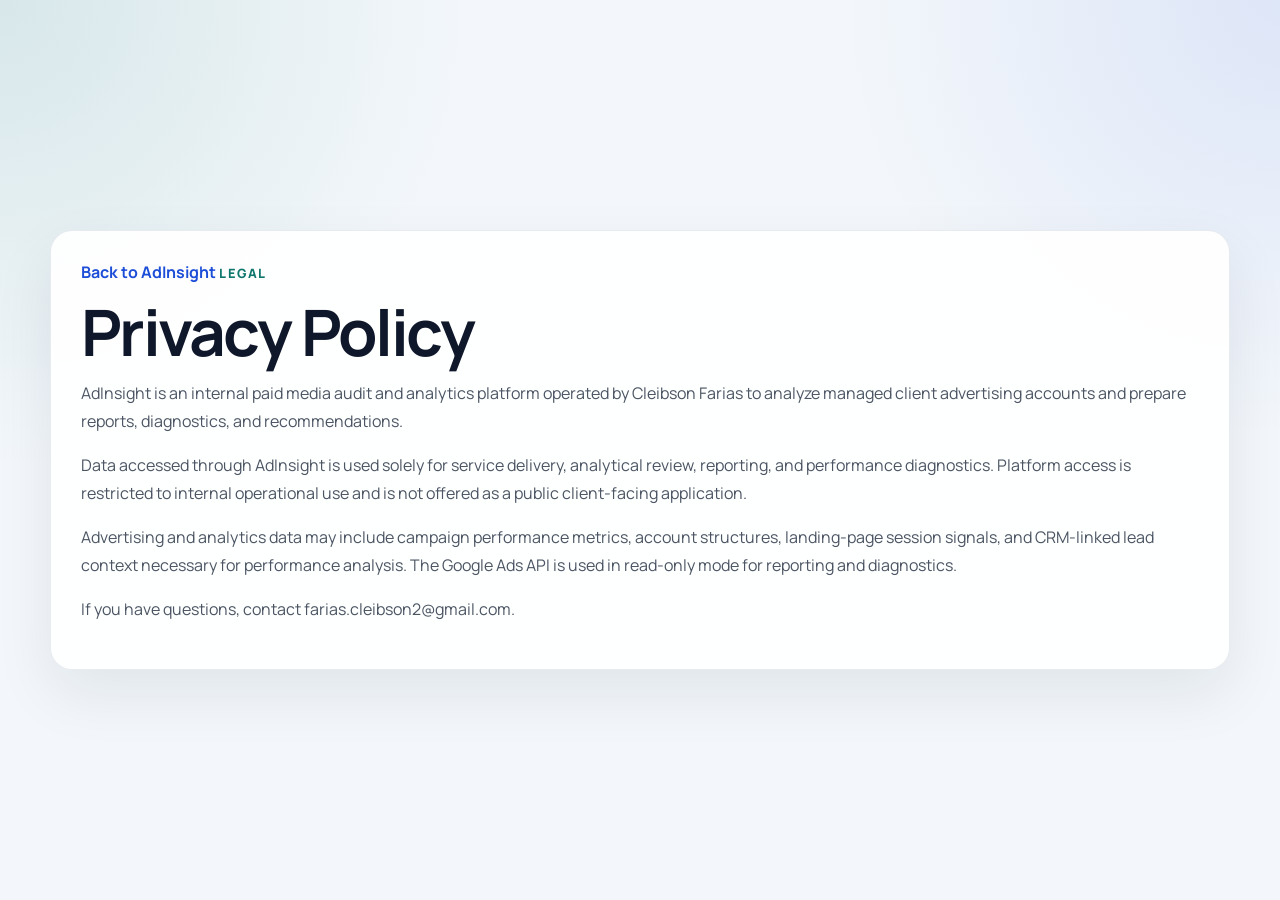
==== privacy-policy.html @ 9302a30e "Add files via upload" ====
<!DOCTYPE html>
<html lang="en">
<head>
    <meta charset="UTF-8">
    <meta name="viewport" content="width=device-width, initial-scale=1.0">
    <title>Privacy Policy | AdInsight</title>
    <meta name="description" content="Privacy Policy for AdInsight.">
    <link rel="preconnect" href="https://fonts.googleapis.com">
    <link rel="preconnect" href="https://fonts.gstatic.com" crossorigin>
    <link href="https://fonts.googleapis.com/css2?family=Manrope:wght@400;500;600;700;800&display=swap" rel="stylesheet">
    <link rel="stylesheet" href="./site.css">
</head>
<body>
<main class="legal-page">
    <div class="container legal-card">
        <a class="legal-back" href="./">Back to AdInsight</a>
        <div class="eyebrow">Legal</div>
        <h1>Privacy Policy</h1>
        <p>AdInsight is an internal paid media audit and analytics platform operated by Cleibson Farias to analyze managed client advertising accounts and prepare reports, diagnostics, and recommendations.</p>
        <p>Data accessed through AdInsight is used solely for service delivery, analytical review, reporting, and performance diagnostics. Platform access is restricted to internal operational use and is not offered as a public client-facing application.</p>
        <p>Advertising and analytics data may include campaign performance metrics, account structures, landing-page session signals, and CRM-linked lead context necessary for performance analysis. The Google Ads API is used in read-only mode for reporting and diagnostics.</p>
        <p>If you have questions, contact <a href="mailto:farias.cleibson2@gmail.com">farias.cleibson2@gmail.com</a>.</p>
    </div>
</main>
</body>
</html>
---- site.css ----
:root {
    --bg: #f3f7fb;
    --surface: rgba(255, 255, 255, 0.92);
    --text: #0f172a;
    --muted: #4b5563;
    --border: rgba(148, 163, 184, 0.22);
    --accent: #0f766e;
    --accent-dark: #115e59;
    --accent-soft: #dff7f4;
    --secondary: #1d4ed8;
    --shadow: 0 24px 60px rgba(15, 23, 42, 0.08);
    --radius-xl: 28px;
    --radius-lg: 22px;
    --container: 1180px;
}

* { box-sizing: border-box; }
html { scroll-behavior: smooth; }
body {
    margin: 0;
    font-family: "Manrope", sans-serif;
    color: var(--text);
    background:
        radial-gradient(circle at top left, rgba(15, 118, 110, 0.12), transparent 30%),
        radial-gradient(circle at top right, rgba(29, 78, 216, 0.1), transparent 28%),
        var(--bg);
}
a { color: inherit; text-decoration: none; }
img { display: block; width: 100%; }
.container { width: min(calc(100% - 40px), var(--container)); margin: 0 auto; }
.site-header {
    position: sticky; top: 0; z-index: 20; backdrop-filter: blur(18px);
    background: rgba(243, 247, 251, 0.78); border-bottom: 1px solid rgba(148, 163, 184, 0.12);
}
.header-inner { display: flex; align-items: center; justify-content: space-between; padding: 18px 0; gap: 24px; }
.brand { font-size: 1.15rem; font-weight: 800; letter-spacing: -0.03em; }
.nav { display: flex; align-items: center; gap: 22px; flex-wrap: wrap; }
.nav a { color: var(--muted); font-size: 0.95rem; font-weight: 600; }
.nav-cta { color: var(--text) !important; }
.hero, .section { padding: 92px 0; }
.section-alt {
    background: linear-gradient(180deg, rgba(255, 255, 255, 0.42), rgba(255, 255, 255, 0.72));
    border-top: 1px solid rgba(255, 255, 255, 0.52);
    border-bottom: 1px solid rgba(255, 255, 255, 0.52);
}
.hero-grid, .split-section, .service-grid, .footer-grid { display: grid; gap: 32px; }
.hero-grid { grid-template-columns: 1.05fr 0.95fr; align-items: center; }
.eyebrow {
    display: inline-flex; align-items: center; gap: 8px; font-size: 0.8rem; font-weight: 800;
    text-transform: uppercase; letter-spacing: 0.12em; color: var(--accent); margin-bottom: 18px;
}
h1, h2, h3 { margin: 0; letter-spacing: -0.04em; }
h1 { font-size: clamp(2.9rem, 5vw, 4.8rem); line-height: 0.96; max-width: 12ch; }
h2 { font-size: clamp(2rem, 3vw, 3rem); line-height: 1.02; max-width: 15ch; }
h3 { font-size: 1.2rem; line-height: 1.2; }
p, li { color: var(--muted); line-height: 1.75; font-size: 1rem; }
.hero-subtitle, .section-heading p { font-size: 1.08rem; max-width: 64ch; }
.hero-cta { display: flex; gap: 14px; flex-wrap: wrap; margin: 28px 0 18px; }
.button {
    display: inline-flex; align-items: center; justify-content: center; min-height: 50px; padding: 0 20px;
    border-radius: 999px; border: 1px solid transparent; font-weight: 700;
    transition: transform 160ms ease, box-shadow 160ms ease, background 160ms ease;
}
.button:hover { transform: translateY(-1px); }
.button-primary {
    color: #fff; background: linear-gradient(135deg, var(--accent), var(--secondary));
    box-shadow: 0 16px 28px rgba(29, 78, 216, 0.18);
}
.button-secondary { background: rgba(255, 255, 255, 0.86); border-color: rgba(148, 163, 184, 0.25); }
.hero-note { max-width: 58ch; }
.hero-tags, .compliance-badges { display: flex; gap: 10px; flex-wrap: wrap; }
.hero-tags { margin-top: 18px; }
.hero-tags span, .compliance-badges span {
    display: inline-flex; align-items: center; min-height: 36px; padding: 0 14px; border-radius: 999px;
    border: 1px solid rgba(15, 118, 110, 0.16); background: rgba(255, 255, 255, 0.82);
    color: var(--accent-dark); font-size: 0.86rem; font-weight: 700;
}
.hero-metrics, .steps-grid, .feature-grid, .preview-grid, .integration-list, .signals-grid, .highlight-grid, .deliverables-grid {
    display: grid; gap: 18px;
}
.hero-metrics { grid-template-columns: repeat(2, minmax(0, 1fr)); margin-top: 28px; }
.metric-card, .signal-card, .step-card, .feature-card, .preview-card, .integration-card, .highlight-card, .deliverable-card, .service-card, .compliance-card, .final-cta-card, .legal-card {
    background: var(--surface); border: 1px solid var(--border); border-radius: var(--radius-lg); box-shadow: var(--shadow);
}
.metric-card, .signal-card, .step-card, .feature-card, .integration-card, .highlight-card, .deliverable-card { padding: 22px; }
.metric-card span, .signal-card span { display: block; font-size: 0.86rem; color: var(--muted); margin-bottom: 10px; }
.metric-card strong { font-size: 1.55rem; letter-spacing: -0.04em; }
.signals-strip { padding: 0 0 24px; }
.signals-grid { grid-template-columns: repeat(4, minmax(0, 1fr)); }
.signal-card strong { font-size: 1.08rem; line-height: 1.35; }
.visual-frame {
    position: relative; padding: 18px; background: linear-gradient(180deg, rgba(255, 255, 255, 0.98), rgba(238, 245, 251, 0.95));
    border-radius: var(--radius-xl); border: 1px solid rgba(255, 255, 255, 0.9); box-shadow: 0 30px 80px rgba(15, 23, 42, 0.12);
}
.visual-frame img, .preview-card img { border-radius: 18px; border: 1px solid rgba(148, 163, 184, 0.18); }
.visual-badge, .preview-meta {
    display: inline-flex; width: fit-content; padding: 8px 12px; border-radius: 999px; background: var(--accent-soft);
    color: var(--accent-dark); font-size: 0.78rem; font-weight: 800; letter-spacing: 0.04em; text-transform: uppercase;
}
.visual-badge { position: absolute; top: 18px; left: 18px; }
.section-heading { display: grid; gap: 12px; margin-bottom: 34px; }
.narrow { margin-bottom: 0; }
.steps-grid { grid-template-columns: repeat(5, minmax(0, 1fr)); }
.step-number {
    display: inline-flex; margin-bottom: 16px; color: var(--secondary); font-size: 0.82rem; font-weight: 800; letter-spacing: 0.1em;
}
.split-section, .service-grid { grid-template-columns: repeat(2, minmax(0, 1fr)); align-items: start; }
.compliance-card, .service-card, .final-cta-card, .legal-card { padding: 30px; }
.check-list { margin: 18px 0; padding-left: 20px; }
.highlight-grid, .feature-grid, .deliverables-grid { grid-template-columns: repeat(3, minmax(0, 1fr)); }
.highlight-card, .deliverable-card {
    background: linear-gradient(180deg, rgba(255, 255, 255, 0.98), rgba(244, 248, 252, 0.9));
}
.highlight-card p, .deliverable-card p, .integration-card p { margin-bottom: 0; }
.preview-grid, .integration-list { grid-template-columns: repeat(2, minmax(0, 1fr)); }
.preview-card { overflow: hidden; }
.preview-copy { padding: 22px; }
.preview-copy h3 { margin: 12px 0 10px; }
.service-card-primary { background: linear-gradient(135deg, rgba(15, 118, 110, 0.1), rgba(29, 78, 216, 0.08)), var(--surface); }
.final-cta { padding-top: 24px; }
.final-cta-card { display: flex; align-items: center; justify-content: space-between; gap: 28px; }
.site-footer { padding: 34px 0 48px; }
.footer-grid { grid-template-columns: 1.4fr 1fr 1fr 1fr; align-items: start; }
.footer-grid h3 { font-size: 0.98rem; margin-bottom: 14px; }
.footer-grid a, .footer-grid p { display: block; margin: 0 0 10px; color: var(--muted); }
.footer-brand { margin-bottom: 14px; }
.legal-page { min-height: 100vh; display: grid; place-items: center; padding: 40px 0; }
.legal-back { display: inline-flex; margin-bottom: 18px; font-weight: 700; color: var(--secondary); }
@media (max-width: 1100px) {
    .hero-grid, .split-section, .service-grid, .footer-grid, .preview-grid, .feature-grid, .steps-grid, .integration-list, .signals-grid, .highlight-grid, .deliverables-grid {
        grid-template-columns: 1fr;
    }
    .hero-visual { order: -1; }
    .final-cta-card { flex-direction: column; align-items: flex-start; }
}
@media (max-width: 720px) {
    .container { width: min(calc(100% - 24px), var(--container)); }
    .site-header { position: static; }
    .header-inner, .nav { flex-direction: column; align-items: flex-start; }
    .hero, .section { padding: 64px 0; }
    .hero-metrics { grid-template-columns: 1fr; }
    .visual-badge { position: static; margin-bottom: 12px; }
    .compliance-card, .service-card, .final-cta-card, .legal-card { padding: 22px; }
}
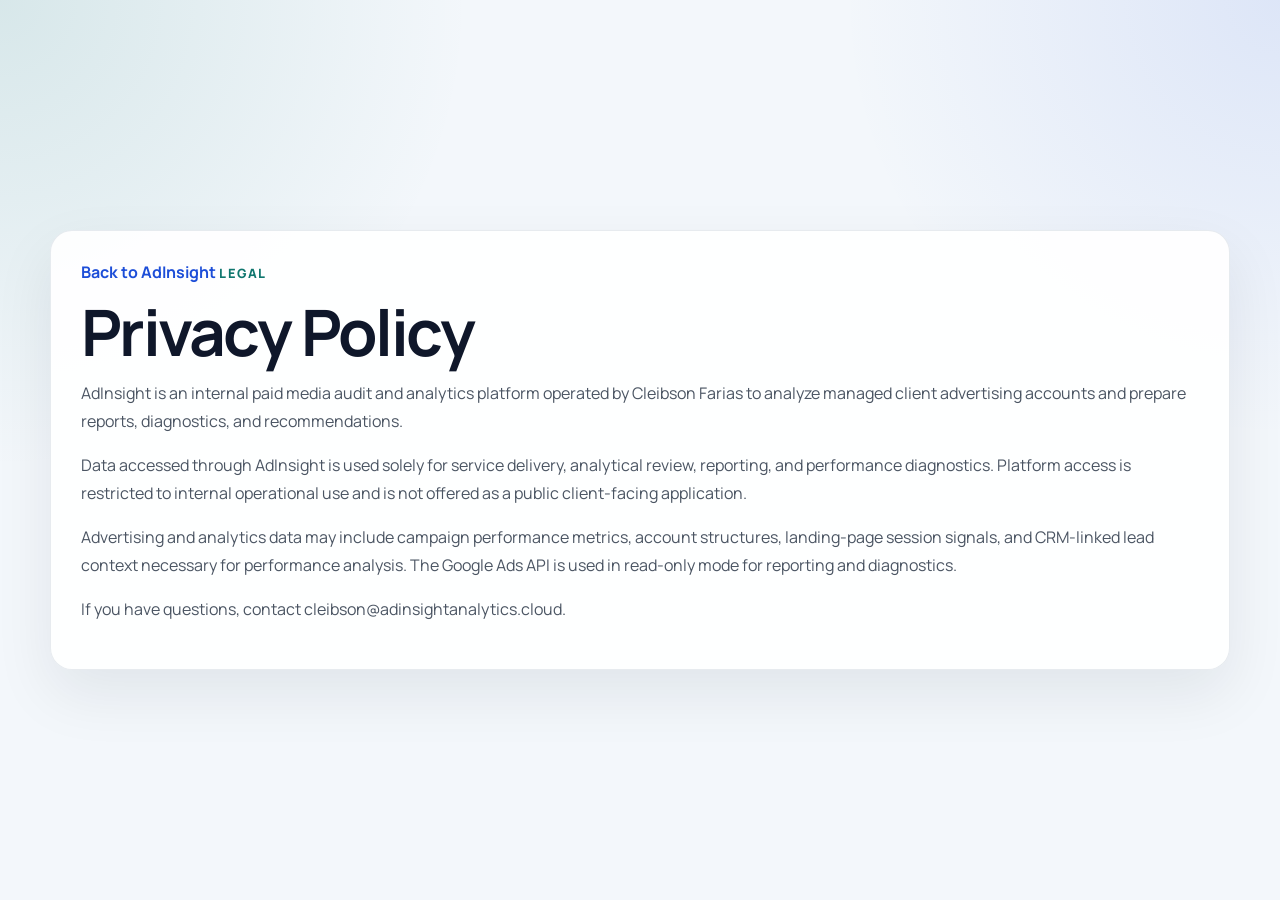
==== commit 34532a12: "Add files via upload" ====
--- a/privacy-policy.html
+++ b/privacy-policy.html
@@ -19,7 +19,7 @@
         <p>AdInsight is an internal paid media audit and analytics platform operated by Cleibson Farias to analyze managed client advertising accounts and prepare reports, diagnostics, and recommendations.</p>
         <p>Data accessed through AdInsight is used solely for service delivery, analytical review, reporting, and performance diagnostics. Platform access is restricted to internal operational use and is not offered as a public client-facing application.</p>
         <p>Advertising and analytics data may include campaign performance metrics, account structures, landing-page session signals, and CRM-linked lead context necessary for performance analysis. The Google Ads API is used in read-only mode for reporting and diagnostics.</p>
-        <p>If you have questions, contact <a href="mailto:farias.cleibson2@gmail.com">farias.cleibson2@gmail.com</a>.</p>
+        <p>If you have questions, contact <a href="mailto:cleibson@adinsightanalytics.cloud">cleibson@adinsightanalytics.cloud</a>.</p>
     </div>
 </main>
 </body>
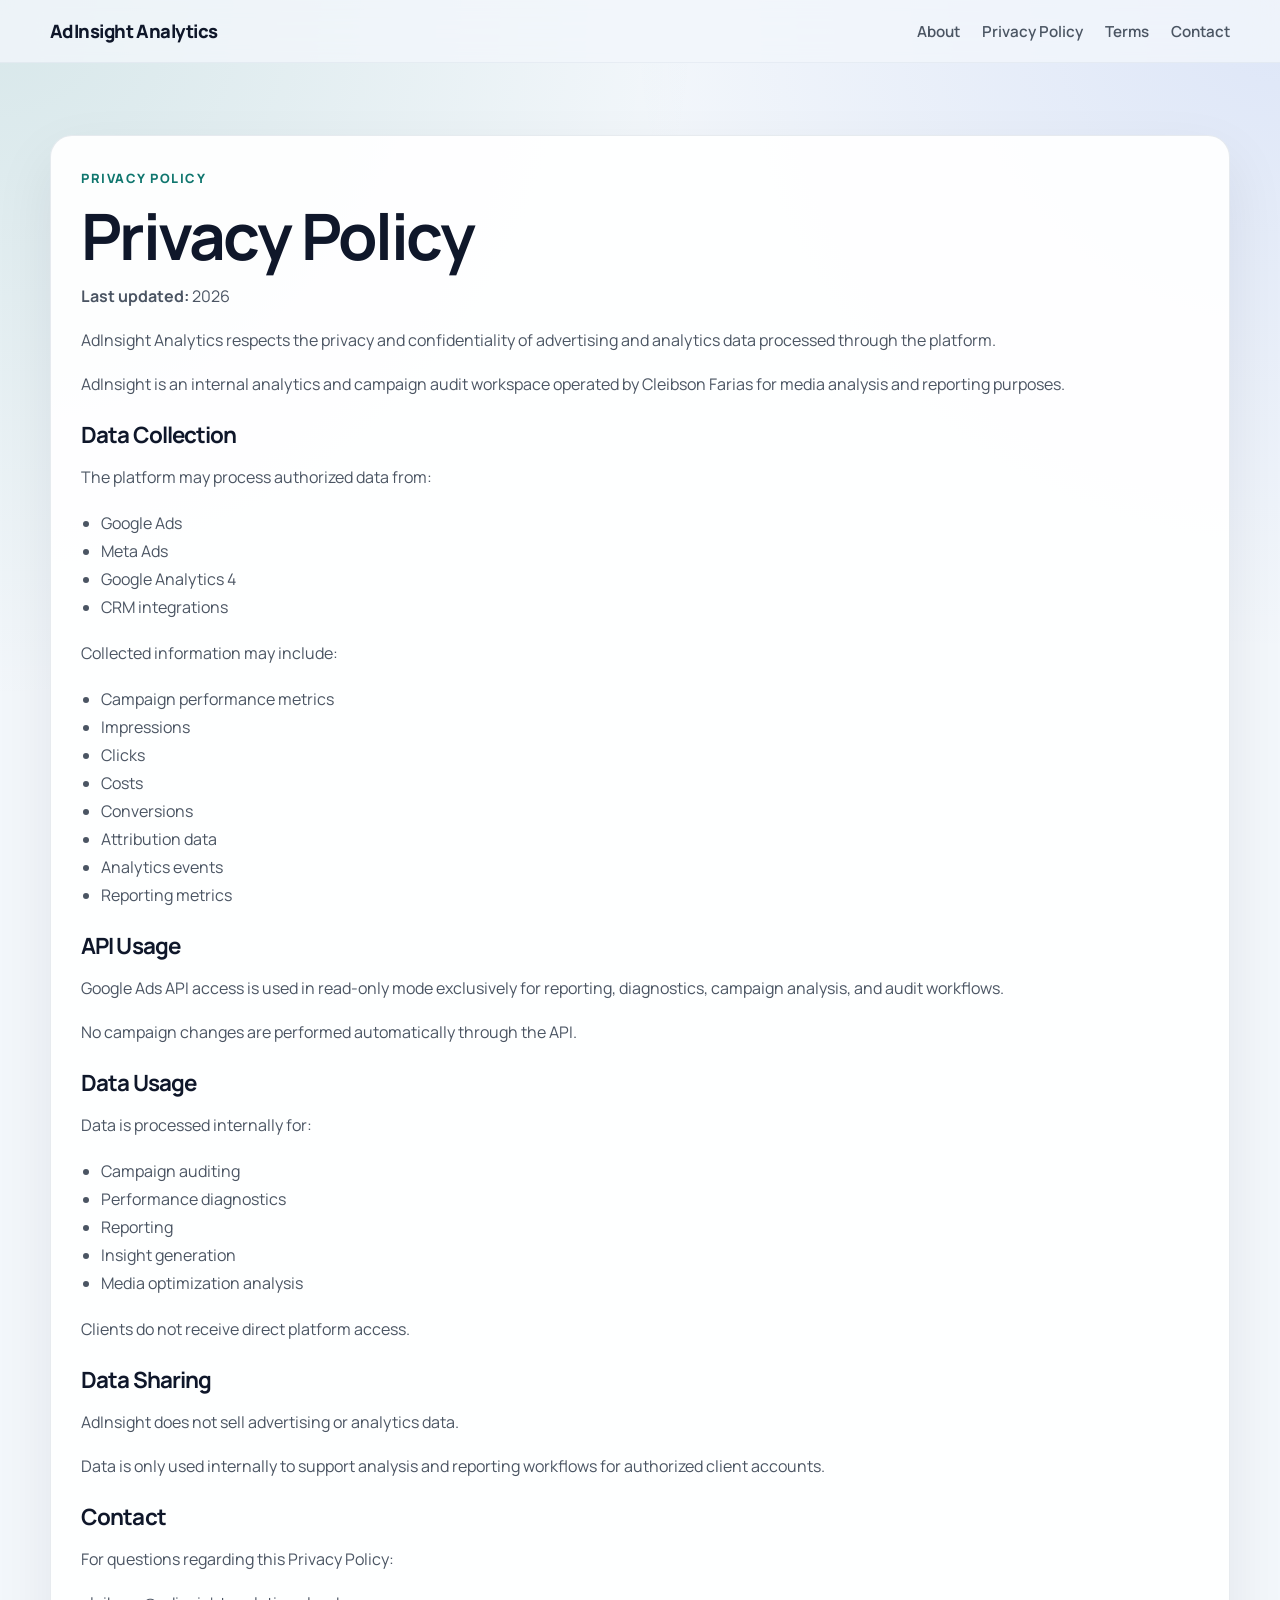
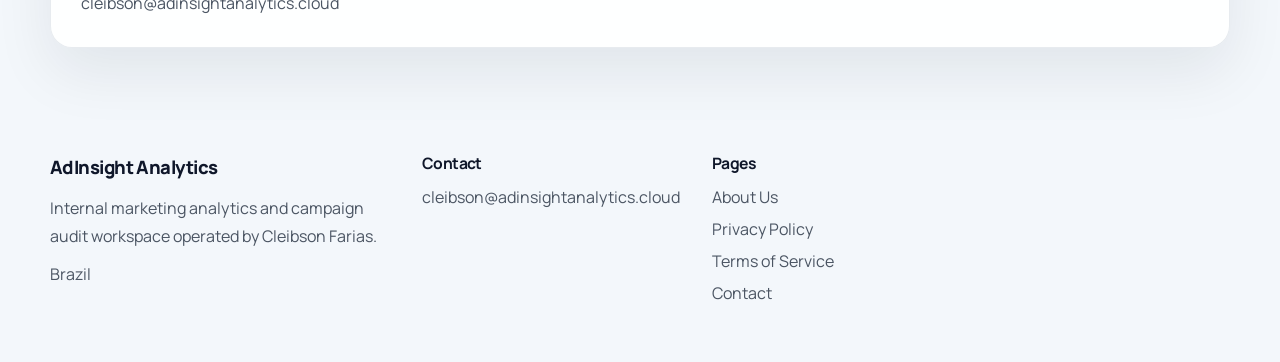
==== commit 436774a2: "Add files via upload" ====
--- a/privacy-policy.html
+++ b/privacy-policy.html
@@ -3,24 +3,91 @@
 <head>
     <meta charset="UTF-8">
     <meta name="viewport" content="width=device-width, initial-scale=1.0">
-    <title>Privacy Policy | AdInsight</title>
-    <meta name="description" content="Privacy Policy for AdInsight.">
+    <title>Privacy Policy | AdInsight Analytics</title>
+    <meta name="description" content="Privacy Policy for AdInsight Analytics.">
     <link rel="preconnect" href="https://fonts.googleapis.com">
     <link rel="preconnect" href="https://fonts.gstatic.com" crossorigin>
     <link href="https://fonts.googleapis.com/css2?family=Manrope:wght@400;500;600;700;800&display=swap" rel="stylesheet">
     <link rel="stylesheet" href="./site.css">
 </head>
 <body>
-<main class="legal-page">
+<header class="site-header">
+    <div class="container header-inner">
+        <a class="brand" href="./">AdInsight Analytics</a>
+        <nav class="nav">
+            <a href="./about.html">About</a>
+            <a href="./privacy-policy.html">Privacy Policy</a>
+            <a href="./terms.html">Terms</a>
+            <a href="./contact.html">Contact</a>
+        </nav>
+    </div>
+</header>
+<main class="legal-page legal-page-top">
     <div class="container legal-card">
-        <a class="legal-back" href="./">Back to AdInsight</a>
-        <div class="eyebrow">Legal</div>
+        <div class="eyebrow">Privacy Policy</div>
         <h1>Privacy Policy</h1>
-        <p>AdInsight is an internal paid media audit and analytics platform operated by Cleibson Farias to analyze managed client advertising accounts and prepare reports, diagnostics, and recommendations.</p>
-        <p>Data accessed through AdInsight is used solely for service delivery, analytical review, reporting, and performance diagnostics. Platform access is restricted to internal operational use and is not offered as a public client-facing application.</p>
-        <p>Advertising and analytics data may include campaign performance metrics, account structures, landing-page session signals, and CRM-linked lead context necessary for performance analysis. The Google Ads API is used in read-only mode for reporting and diagnostics.</p>
-        <p>If you have questions, contact <a href="mailto:cleibson@adinsightanalytics.cloud">cleibson@adinsightanalytics.cloud</a>.</p>
+        <p><strong>Last updated:</strong> 2026</p>
+        <p>AdInsight Analytics respects the privacy and confidentiality of advertising and analytics data processed through the platform.</p>
+        <p>AdInsight is an internal analytics and campaign audit workspace operated by Cleibson Farias for media analysis and reporting purposes.</p>
+        <h2>Data Collection</h2>
+        <p>The platform may process authorized data from:</p>
+        <ul class="check-list">
+            <li>Google Ads</li>
+            <li>Meta Ads</li>
+            <li>Google Analytics 4</li>
+            <li>CRM integrations</li>
+        </ul>
+        <p>Collected information may include:</p>
+        <ul class="check-list">
+            <li>Campaign performance metrics</li>
+            <li>Impressions</li>
+            <li>Clicks</li>
+            <li>Costs</li>
+            <li>Conversions</li>
+            <li>Attribution data</li>
+            <li>Analytics events</li>
+            <li>Reporting metrics</li>
+        </ul>
+        <h2>API Usage</h2>
+        <p>Google Ads API access is used in read-only mode exclusively for reporting, diagnostics, campaign analysis, and audit workflows.</p>
+        <p>No campaign changes are performed automatically through the API.</p>
+        <h2>Data Usage</h2>
+        <p>Data is processed internally for:</p>
+        <ul class="check-list">
+            <li>Campaign auditing</li>
+            <li>Performance diagnostics</li>
+            <li>Reporting</li>
+            <li>Insight generation</li>
+            <li>Media optimization analysis</li>
+        </ul>
+        <p>Clients do not receive direct platform access.</p>
+        <h2>Data Sharing</h2>
+        <p>AdInsight does not sell advertising or analytics data.</p>
+        <p>Data is only used internally to support analysis and reporting workflows for authorized client accounts.</p>
+        <h2>Contact</h2>
+        <p>For questions regarding this Privacy Policy:</p>
+        <p><a href="mailto:cleibson@adinsightanalytics.cloud">cleibson@adinsightanalytics.cloud</a></p>
     </div>
 </main>
+<footer class="site-footer">
+    <div class="container footer-grid">
+        <div>
+            <div class="brand footer-brand">AdInsight Analytics</div>
+            <p>Internal marketing analytics and campaign audit workspace operated by Cleibson Farias.</p>
+            <p>Brazil</p>
+        </div>
+        <div>
+            <h3>Contact</h3>
+            <a href="mailto:cleibson@adinsightanalytics.cloud">cleibson@adinsightanalytics.cloud</a>
+        </div>
+        <div>
+            <h3>Pages</h3>
+            <a href="./about.html">About Us</a>
+            <a href="./privacy-policy.html">Privacy Policy</a>
+            <a href="./terms.html">Terms of Service</a>
+            <a href="./contact.html">Contact</a>
+        </div>
+    </div>
+</footer>
 </body>
 </html>
--- a/site.css
+++ b/site.css
@@ -38,6 +38,7 @@
 .nav a { color: var(--muted); font-size: 0.95rem; font-weight: 600; }
 .nav-cta { color: var(--text) !important; }
 .hero, .section { padding: 92px 0; }
+.hero-compact { padding-bottom: 56px; }
 .section-alt {
     background: linear-gradient(180deg, rgba(255, 255, 255, 0.42), rgba(255, 255, 255, 0.72));
     border-top: 1px solid rgba(255, 255, 255, 0.52);
@@ -125,7 +126,10 @@
 .footer-grid a, .footer-grid p { display: block; margin: 0 0 10px; color: var(--muted); }
 .footer-brand { margin-bottom: 14px; }
 .legal-page { min-height: 100vh; display: grid; place-items: center; padding: 40px 0; }
+.legal-page-top { min-height: auto; place-items: start; padding: 72px 0; }
 .legal-back { display: inline-flex; margin-bottom: 18px; font-weight: 700; color: var(--secondary); }
+.legal-card h2 { margin-top: 26px; margin-bottom: 10px; font-size: 1.4rem; max-width: none; }
+.legal-card p:last-child { margin-bottom: 0; }
 @media (max-width: 1100px) {
     .hero-grid, .split-section, .service-grid, .footer-grid, .preview-grid, .feature-grid, .steps-grid, .integration-list, .signals-grid, .highlight-grid, .deliverables-grid {
         grid-template-columns: 1fr;
@@ -138,7 +142,9 @@
     .site-header { position: static; }
     .header-inner, .nav { flex-direction: column; align-items: flex-start; }
     .hero, .section { padding: 64px 0; }
+    .hero-compact { padding-bottom: 36px; }
     .hero-metrics { grid-template-columns: 1fr; }
     .visual-badge { position: static; margin-bottom: 12px; }
     .compliance-card, .service-card, .final-cta-card, .legal-card { padding: 22px; }
+    .legal-page-top { padding: 44px 0; }
 }
